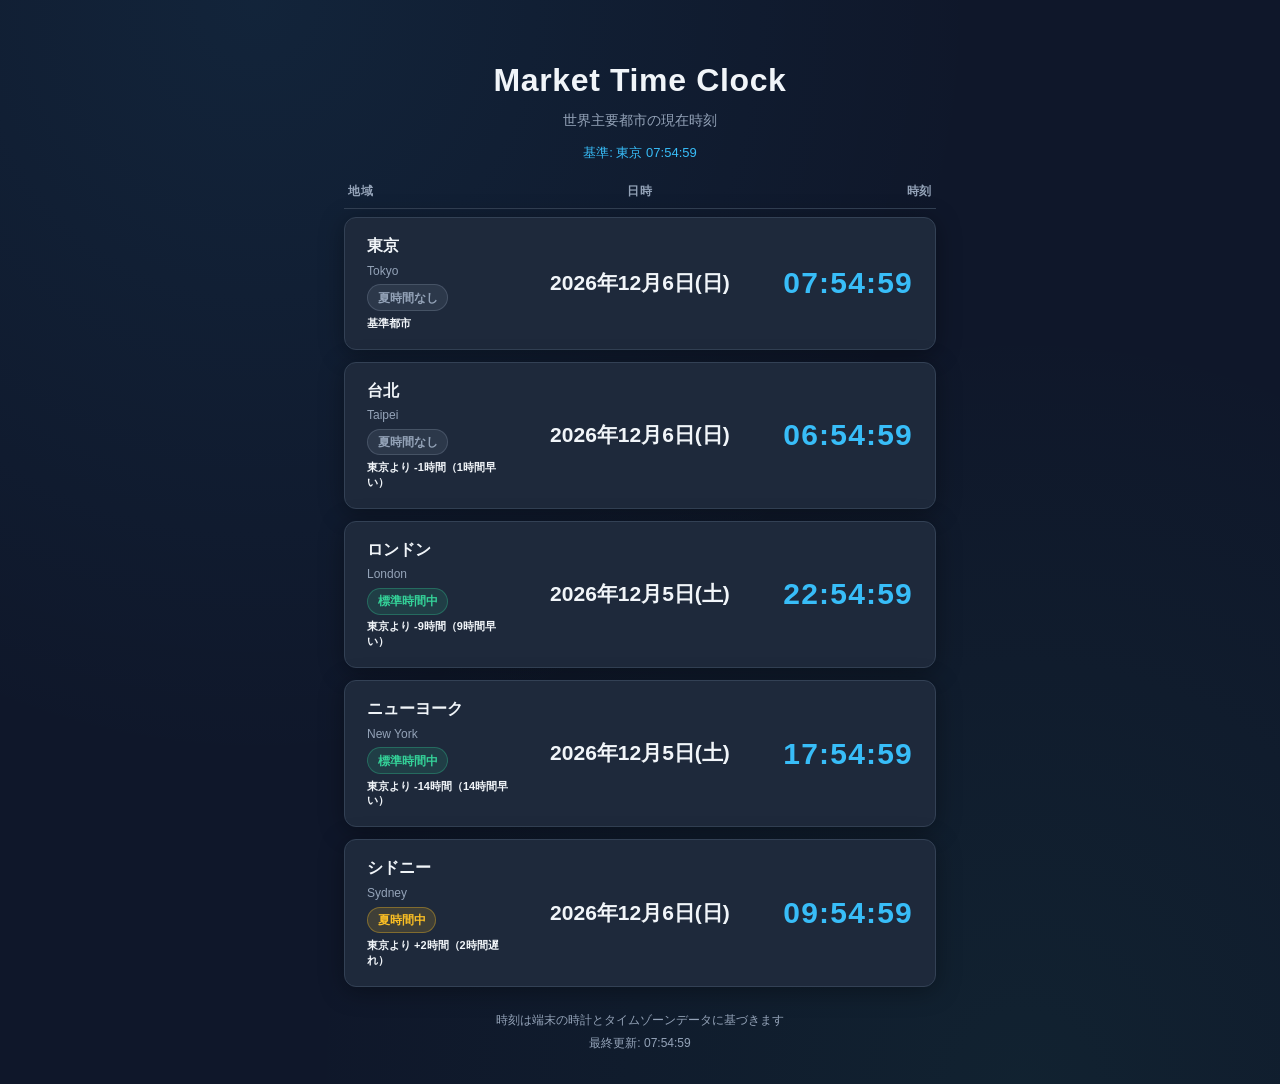
==== market-time-clock/index.html @ 7c8bd595 "Initial Market Time Clock PWA Co-Authored-By: Claude Sonnet 4.6 <noreply@anthropic.com>" ====
<!DOCTYPE html>
<html lang="ja">
<head>
	<meta charset="UTF-8">
	<meta name="viewport" content="width=device-width, initial-scale=1.0">
	<meta name="description" content="世界主要都市の現在時刻と夏時間・標準時間の状態を表示する時計アプリ">
	<meta name="theme-color" content="#0f172a">
	<title>Market Time Clock</title>
	<link rel="manifest" href="manifest.json">
	<link rel="stylesheet" href="style.css">
	<link rel="icon" href="data:image/svg+xml,<svg xmlns='http://www.w3.org/2000/svg' viewBox='0 0 100 100'><text y='.9em' font-size='90'>🕐</text></svg>">
</head>
<body>
	<div class="app">
		<header class="header">
			<h1 class="header__title">Market Time Clock</h1>
			<p class="header__subtitle">世界主要都市の現在時刻</p>
			<p class="header__reference" id="tokyo-reference">基準: 東京 —</p>
		</header>

		<main class="main">
			<div class="city-list-header" aria-hidden="true">
				<span class="city-list-header__col">地域</span>
				<span class="city-list-header__col">日時</span>
				<span class="city-list-header__col">時刻</span>
			</div>
			<ul class="city-list" id="city-list" aria-live="polite"></ul>
		</main>

		<footer class="footer">
			<p class="footer__note">時刻は端末の時計とタイムゾーンデータに基づきます</p>
			<p class="footer__updated" id="last-updated"></p>
		</footer>
	</div>

	<script src="app.js"></script>
</body>
</html>
---- market-time-clock/style.css ----
/* Market Time Clock — モバイルファースト */

*,
*::before,
*::after {
	box-sizing: border-box;
	margin: 0;
	padding: 0;
}

:root {
	--bg: #0f172a;
	--surface: #1e293b;
	--surface-hover: #334155;
	--border: #334155;
	--text: #f1f5f9;
	--text-muted: #94a3b8;
	--accent: #38bdf8;
	--accent-dim: #0ea5e9;
	--dst: #fbbf24;
	--standard: #34d399;
	--no-dst: #94a3b8;
	--radius: 12px;
	--shadow: 0 4px 24px rgba(0, 0, 0, 0.35);
}

html {
	font-size: 16px;
	-webkit-text-size-adjust: 100%;
}

body {
	font-family: "Segoe UI", "Hiragino Sans", "Hiragino Kaku Gothic ProN", Meiryo, sans-serif;
	background: var(--bg);
	background-image:
		radial-gradient(ellipse at 20% 0%, rgba(56, 189, 248, 0.08) 0%, transparent 50%),
		radial-gradient(ellipse at 80% 100%, rgba(52, 211, 153, 0.06) 0%, transparent 50%);
	color: var(--text);
	min-height: 100dvh;
	line-height: 1.5;
}

.app {
	max-width: 640px;
	margin: 0 auto;
	padding: 1.25rem 1rem 2rem;
	min-height: 100dvh;
	display: flex;
	flex-direction: column;
}

/* ヘッダー */
.header {
	text-align: center;
	padding: 1.5rem 0 1.25rem;
}

.header__title {
	font-size: 1.5rem;
	font-weight: 700;
	letter-spacing: 0.02em;
	color: var(--text);
}

.header__subtitle {
	font-size: 0.875rem;
	color: var(--text-muted);
	margin-top: 0.35rem;
}

.header__reference {
	font-size: 0.8125rem;
	color: var(--accent);
	margin-top: 0.75rem;
	font-variant-numeric: tabular-nums;
}

/* 都市リスト */
.main {
	flex: 1;
}

.city-list-header {
	display: grid;
	grid-template-columns: minmax(5.5rem, 1fr) minmax(7rem, 1.4fr) minmax(5.5rem, 1fr);
	gap: 0.5rem 0.75rem;
	padding: 0 0.25rem 0.5rem;
	border-bottom: 1px solid var(--border);
	margin-bottom: 0.5rem;
}

.city-list-header__col {
	font-size: 0.75rem;
	font-weight: 600;
	color: var(--text-muted);
	letter-spacing: 0.06em;
}

.city-list-header__col:nth-child(2) {
	text-align: center;
}

.city-list-header__col:nth-child(3) {
	text-align: right;
}

.city-list {
	list-style: none;
	display: flex;
	flex-direction: column;
	gap: 0.75rem;
}

.city-card {
	background: var(--surface);
	border: 1px solid var(--border);
	border-radius: var(--radius);
	padding: 1rem 1.125rem;
	box-shadow: var(--shadow);
	display: grid;
	grid-template-columns: minmax(5.5rem, 1fr) minmax(7rem, 1.4fr) minmax(5.5rem, 1fr);
	align-items: center;
	gap: 0.5rem 0.75rem;
	transition: border-color 0.2s;
}

.city-card:hover {
	border-color: var(--accent-dim);
}

.city-card__region {
	display: flex;
	flex-direction: column;
	align-items: flex-start;
	gap: 0.3rem;
	min-width: 0;
}

.city-card__name {
	font-size: 1rem;
	font-weight: 600;
	line-height: 1.3;
}

.city-card__timezone {
	font-size: 0.75rem;
	color: var(--text-muted);
}

.city-card__date {
	font-size: 1.125rem;
	font-weight: 600;
	font-variant-numeric: tabular-nums;
	color: var(--text);
	text-align: center;
	line-height: 1.35;
}

.city-card__time {
	font-size: 1.625rem;
	font-weight: 700;
	font-variant-numeric: tabular-nums;
	letter-spacing: 0.04em;
	color: var(--accent);
	text-align: right;
	line-height: 1.2;
}

/* 夏時間バッジ */
.badge {
	display: inline-flex;
	align-items: center;
	padding: 0.2rem 0.6rem;
	border-radius: 999px;
	font-size: 0.75rem;
	font-weight: 600;
	white-space: nowrap;
}

.badge--dst {
	background: rgba(251, 191, 36, 0.15);
	color: var(--dst);
	border: 1px solid rgba(251, 191, 36, 0.35);
}

.badge--standard {
	background: rgba(52, 211, 153, 0.12);
	color: var(--standard);
	border: 1px solid rgba(52, 211, 153, 0.3);
}

.badge--no-dst {
	background: rgba(148, 163, 184, 0.12);
	color: var(--no-dst);
	border: 1px solid rgba(148, 163, 184, 0.25);
}

.city-card__offset {
	font-size: 0.6875rem;
	color: var(--text-muted);
	line-height: 1.35;
}

.city-card__offset strong {
	color: var(--text);
	font-weight: 600;
}

/* フッター */
.footer {
	text-align: center;
	padding-top: 1.5rem;
}

.footer__note,
.footer__updated {
	font-size: 0.75rem;
	color: var(--text-muted);
}

.footer__updated {
	margin-top: 0.35rem;
	font-variant-numeric: tabular-nums;
}

/* タブレット以上 */
@media (min-width: 480px) {
	.app {
		padding: 2rem 1.5rem;
	}

	.header__title {
		font-size: 1.75rem;
	}

	.city-list-header {
		grid-template-columns: minmax(6rem, 1fr) minmax(9rem, 1.5fr) minmax(6.5rem, 1fr);
		gap: 0.75rem 1rem;
	}

	.city-card {
		padding: 1.125rem 1.375rem;
		grid-template-columns: minmax(6rem, 1fr) minmax(9rem, 1.5fr) minmax(6.5rem, 1fr);
		gap: 0.75rem 1rem;
	}

	.city-card__date {
		font-size: 1.3125rem;
	}

	.city-card__time {
		font-size: 1.875rem;
	}
}

@media (min-width: 640px) {
	.header__title {
		font-size: 2rem;
	}
}
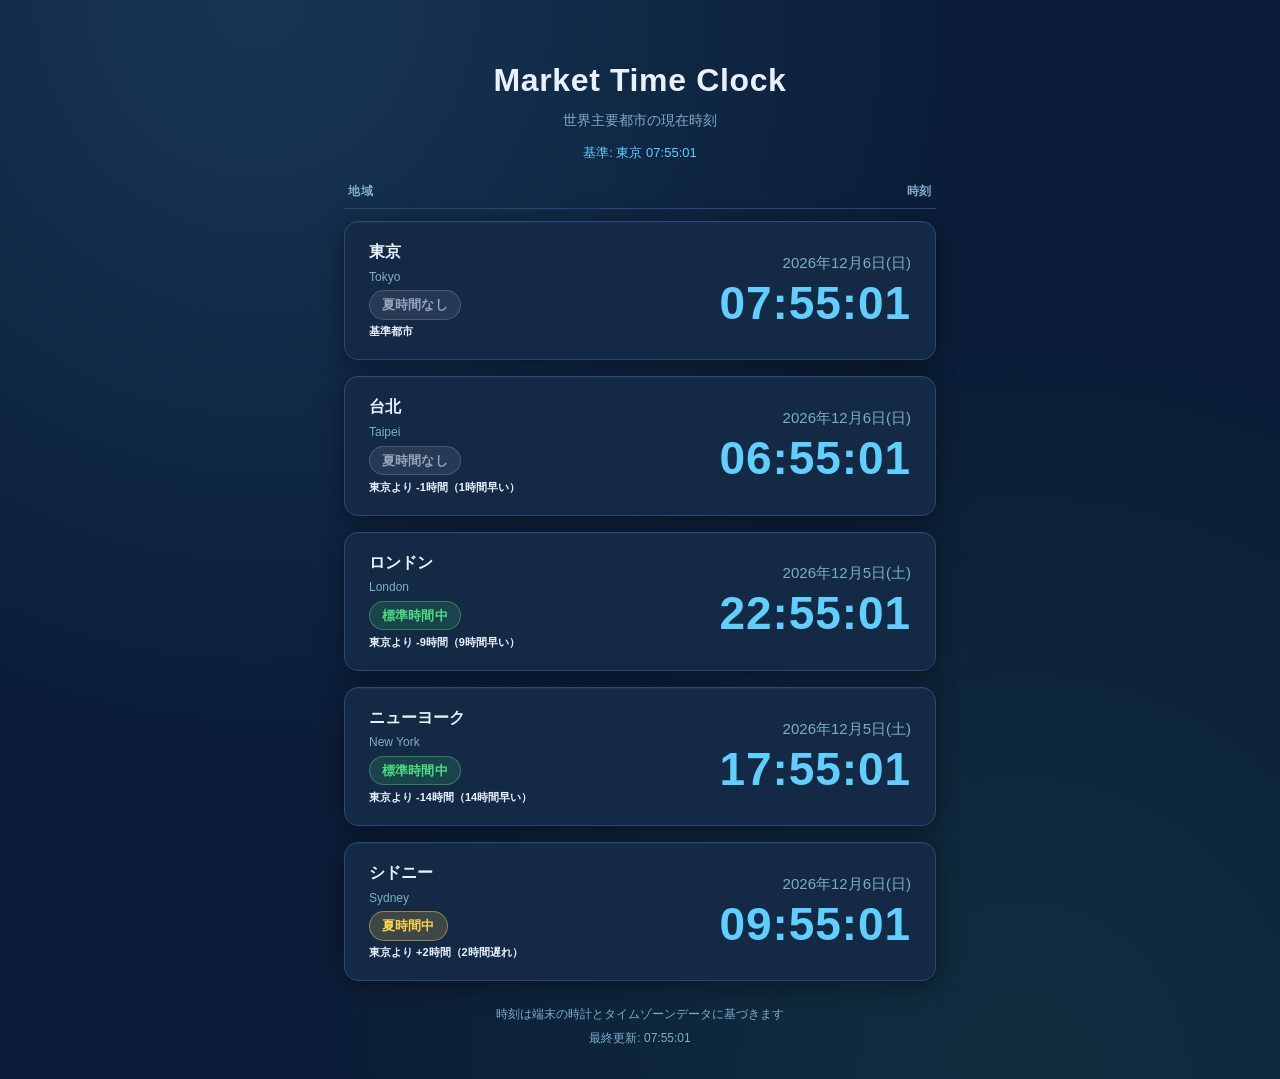
==== commit d92db541: "GitHub Pages 公開準備: アイコン・theme-color 修正 Co-Authored-By: Claude Sonnet 4.6 <noreply@anthropic.com>" ====
--- a/market-time-clock/index.html
+++ b/market-time-clock/index.html
@@ -4,11 +4,12 @@
 	<meta charset="UTF-8">
 	<meta name="viewport" content="width=device-width, initial-scale=1.0">
 	<meta name="description" content="世界主要都市の現在時刻と夏時間・標準時間の状態を表示する時計アプリ">
-	<meta name="theme-color" content="#0f172a">
+	<meta name="theme-color" content="#0b1d38">
 	<title>Market Time Clock</title>
 	<link rel="manifest" href="manifest.json">
 	<link rel="stylesheet" href="style.css">
-	<link rel="icon" href="data:image/svg+xml,<svg xmlns='http://www.w3.org/2000/svg' viewBox='0 0 100 100'><text y='.9em' font-size='90'>🕐</text></svg>">
+	<link rel="icon" href="icon.svg" type="image/svg+xml">
+	<link rel="apple-touch-icon" href="icon.svg">
 </head>
 <body>
 	<div class="app">
--- a/market-time-clock/style.css
+++ b/market-time-clock/style.css
@@ -9,19 +9,19 @@
 }
 
 :root {
-	--bg: #0f172a;
-	--surface: #1e293b;
-	--surface-hover: #334155;
-	--border: #334155;
-	--text: #f1f5f9;
-	--text-muted: #94a3b8;
-	--accent: #38bdf8;
-	--accent-dim: #0ea5e9;
-	--dst: #fbbf24;
-	--standard: #34d399;
+	--bg: #0b1d38;
+	--surface: #132944;
+	--surface-hover: #1c3a5e;
+	--border: #2b4878;
+	--text: #e8f2ff;
+	--text-muted: #7dacc9;
+	--accent: #5ecfff;
+	--accent-dim: #3ab8f0;
+	--dst: #fcd34d;
+	--standard: #4ade80;
 	--no-dst: #94a3b8;
-	--radius: 12px;
-	--shadow: 0 4px 24px rgba(0, 0, 0, 0.35);
+	--radius: 14px;
+	--shadow: 0 4px 24px rgba(0, 0, 0, 0.4), 0 1px 0 rgba(255, 255, 255, 0.04) inset;
 }
 
 html {
@@ -33,8 +33,8 @@
 	font-family: "Segoe UI", "Hiragino Sans", "Hiragino Kaku Gothic ProN", Meiryo, sans-serif;
 	background: var(--bg);
 	background-image:
-		radial-gradient(ellipse at 20% 0%, rgba(56, 189, 248, 0.08) 0%, transparent 50%),
-		radial-gradient(ellipse at 80% 100%, rgba(52, 211, 153, 0.06) 0%, transparent 50%);
+		radial-gradient(ellipse at 20% 0%, rgba(94, 207, 255, 0.14) 0%, transparent 50%),
+		radial-gradient(ellipse at 80% 100%, rgba(74, 222, 128, 0.09) 0%, transparent 50%);
 	color: var(--text);
 	min-height: 100dvh;
 	line-height: 1.5;
@@ -81,12 +81,11 @@
 }
 
 .city-list-header {
-	display: grid;
-	grid-template-columns: minmax(5.5rem, 1fr) minmax(7rem, 1.4fr) minmax(5.5rem, 1fr);
-	gap: 0.5rem 0.75rem;
+	display: flex;
+	justify-content: space-between;
 	padding: 0 0.25rem 0.5rem;
 	border-bottom: 1px solid var(--border);
-	margin-bottom: 0.5rem;
+	margin-bottom: 0.75rem;
 }
 
 .city-list-header__col {
@@ -96,42 +95,48 @@
 	letter-spacing: 0.06em;
 }
 
+/* 中央の「日時」列は新レイアウトでは不要 */
 .city-list-header__col:nth-child(2) {
-	text-align: center;
-}
-
-.city-list-header__col:nth-child(3) {
-	text-align: right;
+	display: none;
 }
 
 .city-list {
 	list-style: none;
 	display: flex;
 	flex-direction: column;
-	gap: 0.75rem;
-}
-
+	gap: 1rem;
+}
+
+/* 2カラムグリッド: 左=都市情報・日付、右=時刻 */
 .city-card {
 	background: var(--surface);
 	border: 1px solid var(--border);
 	border-radius: var(--radius);
-	padding: 1rem 1.125rem;
+	padding: 1.125rem 1.25rem;
 	box-shadow: var(--shadow);
 	display: grid;
-	grid-template-columns: minmax(5.5rem, 1fr) minmax(7rem, 1.4fr) minmax(5.5rem, 1fr);
-	align-items: center;
-	gap: 0.5rem 0.75rem;
-	transition: border-color 0.2s;
+	grid-template-columns: 1fr auto;
+	grid-template-rows: auto auto;
+	grid-template-areas:
+		"region date"
+		"region time";
+	align-items: start;
+	gap: 0.25rem 1.25rem;
+	overflow: hidden;
+	transition: border-color 0.2s, box-shadow 0.2s;
 }
 
 .city-card:hover {
 	border-color: var(--accent-dim);
+	box-shadow: 0 4px 24px rgba(0, 0, 0, 0.4), 0 0 0 1px rgba(94, 207, 255, 0.2);
 }
 
 .city-card__region {
+	grid-area: region;
 	display: flex;
 	flex-direction: column;
 	align-items: flex-start;
+	align-self: center;
 	gap: 0.3rem;
 	min-width: 0;
 }
@@ -148,51 +153,57 @@
 }
 
 .city-card__date {
-	font-size: 1.125rem;
-	font-weight: 600;
-	font-variant-numeric: tabular-nums;
-	color: var(--text);
-	text-align: center;
+	grid-area: date;
+	font-size: 0.8125rem;
+	font-weight: 500;
+	font-variant-numeric: tabular-nums;
+	color: var(--text-muted);
+	text-align: right;
+	align-self: end;
 	line-height: 1.35;
 }
 
+/* 時刻: 右カラムに縦中央揃えで大きく表示 */
 .city-card__time {
-	font-size: 1.625rem;
+	grid-area: time;
+	align-self: start;
+	font-size: 2rem;
 	font-weight: 700;
 	font-variant-numeric: tabular-nums;
-	letter-spacing: 0.04em;
+	letter-spacing: 0.02em;
 	color: var(--accent);
 	text-align: right;
-	line-height: 1.2;
+	line-height: 1.1;
 }
 
 /* 夏時間バッジ */
 .badge {
 	display: inline-flex;
 	align-items: center;
-	padding: 0.2rem 0.6rem;
+	padding: 0.25rem 0.75rem;
 	border-radius: 999px;
-	font-size: 0.75rem;
-	font-weight: 600;
+	font-size: 0.8rem;
+	font-weight: 700;
 	white-space: nowrap;
+	letter-spacing: 0.01em;
 }
 
 .badge--dst {
-	background: rgba(251, 191, 36, 0.15);
+	background: rgba(252, 211, 77, 0.18);
 	color: var(--dst);
-	border: 1px solid rgba(251, 191, 36, 0.35);
+	border: 1px solid rgba(252, 211, 77, 0.45);
 }
 
 .badge--standard {
-	background: rgba(52, 211, 153, 0.12);
+	background: rgba(74, 222, 128, 0.15);
 	color: var(--standard);
-	border: 1px solid rgba(52, 211, 153, 0.3);
+	border: 1px solid rgba(74, 222, 128, 0.4);
 }
 
 .badge--no-dst {
-	background: rgba(148, 163, 184, 0.12);
+	background: rgba(148, 163, 184, 0.15);
 	color: var(--no-dst);
-	border: 1px solid rgba(148, 163, 184, 0.25);
+	border: 1px solid rgba(148, 163, 184, 0.3);
 }
 
 .city-card__offset {
@@ -233,23 +244,17 @@
 		font-size: 1.75rem;
 	}
 
-	.city-list-header {
-		grid-template-columns: minmax(6rem, 1fr) minmax(9rem, 1.5fr) minmax(6.5rem, 1fr);
-		gap: 0.75rem 1rem;
-	}
-
 	.city-card {
-		padding: 1.125rem 1.375rem;
-		grid-template-columns: minmax(6rem, 1fr) minmax(9rem, 1.5fr) minmax(6.5rem, 1fr);
-		gap: 0.75rem 1rem;
+		padding: 1.25rem 1.5rem;
+		gap: 0.3rem 1.5rem;
+	}
+
+	.city-card__time {
+		font-size: 2.875rem;
 	}
 
 	.city-card__date {
-		font-size: 1.3125rem;
-	}
-
-	.city-card__time {
-		font-size: 1.875rem;
+		font-size: 0.9375rem;
 	}
 }
 
